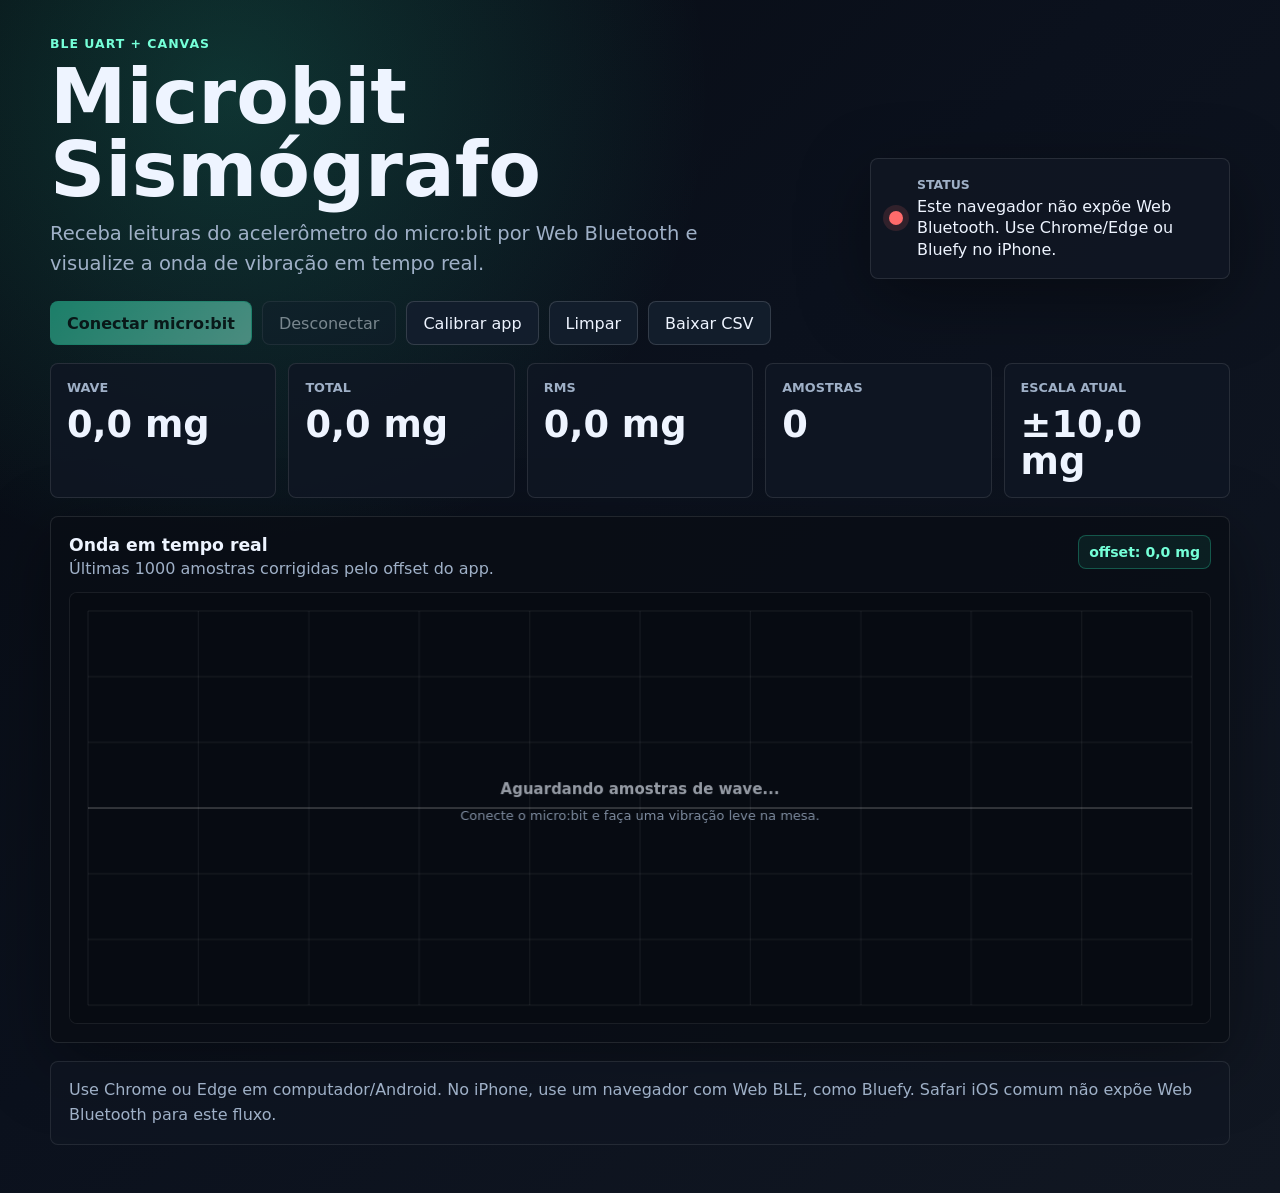
==== index.html @ 4093396b "create microbit web ble seismograph" ====
<!doctype html>
<html lang="pt-BR">
  <head>
    <meta charset="utf-8">
    <meta name="viewport" content="width=device-width, initial-scale=1">
    <meta name="theme-color" content="#070b12">
    <title>Microbit Sismógrafo</title>
    <link rel="stylesheet" href="style.css">
  </head>
  <body>
    <main class="app-shell">
      <section class="hero" aria-labelledby="page-title">
        <div class="hero__content">
          <p class="eyebrow">BLE UART + Canvas</p>
          <h1 id="page-title">Microbit Sismógrafo</h1>
          <p class="subtitle">
            Receba leituras do acelerômetro do micro:bit por Web Bluetooth e visualize a onda de vibração em tempo real.
          </p>
        </div>
        <div class="status-panel" aria-live="polite">
          <span class="status-dot" aria-hidden="true"></span>
          <div>
            <p class="status-label">Status</p>
            <p id="connectionStatus" class="status-text">Inicializando...</p>
          </div>
        </div>
      </section>

      <section class="toolbar" aria-label="Controles do sismógrafo">
        <button id="connectButton" class="button button--primary" type="button">Conectar micro:bit</button>
        <button id="disconnectButton" class="button" type="button" disabled>Desconectar</button>
        <button id="calibrateButton" class="button" type="button">Calibrar app</button>
        <button id="clearButton" class="button" type="button">Limpar</button>
        <button id="downloadButton" class="button" type="button">Baixar CSV</button>
      </section>

      <section class="metrics" aria-label="Métricas em tempo real">
        <article class="metric-card">
          <span class="metric-label">wave</span>
          <strong id="waveMetric">0 mg</strong>
        </article>
        <article class="metric-card">
          <span class="metric-label">total</span>
          <strong id="totalMetric">0 mg</strong>
        </article>
        <article class="metric-card">
          <span class="metric-label">RMS</span>
          <strong id="rmsMetric">0 mg</strong>
        </article>
        <article class="metric-card">
          <span class="metric-label">amostras</span>
          <strong id="samplesMetric">0</strong>
        </article>
        <article class="metric-card">
          <span class="metric-label">escala atual</span>
          <strong id="scaleMetric">±10 mg</strong>
        </article>
      </section>

      <section class="chart-section" aria-label="Gráfico da onda de vibração">
        <div class="chart-header">
          <div>
            <h2>Onda em tempo real</h2>
            <p>Últimas 1000 amostras corrigidas pelo offset do app.</p>
          </div>
          <span id="offsetBadge" class="offset-badge">offset: 0 mg</span>
        </div>
        <canvas id="waveCanvas" aria-label="Gráfico da onda de vibração" role="img"></canvas>
      </section>

      <section class="notes" aria-label="Orientações rápidas">
        <p>
          Use Chrome ou Edge em computador/Android. No iPhone, use um navegador com Web BLE, como Bluefy.
          Safari iOS comum não expõe Web Bluetooth para este fluxo.
        </p>
      </section>
    </main>

    <script src="app.js" defer></script>
  </body>
</html>
---- style.css ----
:root {
  color-scheme: dark;
  --bg: #070b12;
  --panel: #101723;
  --panel-2: #141e2d;
  --text: #eef4ff;
  --muted: #9fb0c7;
  --line: rgba(255, 255, 255, 0.1);
  --accent: #2ee8b6;
  --accent-strong: #75ffd8;
  --warn: #ffbf69;
  --danger: #ff6b6b;
  --shadow: 0 20px 70px rgba(0, 0, 0, 0.38);
}

* {
  box-sizing: border-box;
}

html {
  min-height: 100%;
  background: var(--bg);
}

body {
  min-height: 100%;
  margin: 0;
  color: var(--text);
  font-family:
    Inter, ui-sans-serif, system-ui, -apple-system, BlinkMacSystemFont, "Segoe UI",
    sans-serif;
  background:
    radial-gradient(circle at 18% 8%, rgba(46, 232, 182, 0.18), transparent 30rem),
    linear-gradient(135deg, #070b12 0%, #0b111d 45%, #111722 100%);
}

button,
canvas {
  font: inherit;
}

.app-shell {
  width: min(1180px, calc(100% - 32px));
  margin: 0 auto;
  padding: 36px 0 48px;
}

.hero {
  display: grid;
  grid-template-columns: minmax(0, 1fr) minmax(260px, 360px);
  gap: 24px;
  align-items: end;
  margin-bottom: 22px;
}

.hero__content {
  min-width: 0;
}

.eyebrow {
  margin: 0 0 10px;
  color: var(--accent-strong);
  font-size: 0.78rem;
  font-weight: 800;
  letter-spacing: 0.08em;
  text-transform: uppercase;
}

h1,
h2,
p {
  margin-top: 0;
}

h1 {
  max-width: 820px;
  margin-bottom: 12px;
  font-size: clamp(2.4rem, 6vw, 5.6rem);
  line-height: 0.95;
  letter-spacing: 0;
}

.subtitle {
  max-width: 720px;
  margin-bottom: 0;
  color: var(--muted);
  font-size: clamp(1rem, 2.2vw, 1.22rem);
  line-height: 1.55;
}

.status-panel {
  display: flex;
  gap: 14px;
  align-items: center;
  min-height: 98px;
  padding: 18px;
  border: 1px solid var(--line);
  border-radius: 8px;
  background: rgba(16, 23, 35, 0.9);
  box-shadow: var(--shadow);
}

.status-dot {
  width: 14px;
  height: 14px;
  flex: 0 0 auto;
  border-radius: 50%;
  background: var(--warn);
  box-shadow: 0 0 0 6px rgba(255, 191, 105, 0.12);
}

body[data-connection="connected"] .status-dot {
  background: var(--accent);
  box-shadow: 0 0 0 6px rgba(46, 232, 182, 0.14);
}

body[data-connection="error"] .status-dot {
  background: var(--danger);
  box-shadow: 0 0 0 6px rgba(255, 107, 107, 0.14);
}

.status-label {
  margin-bottom: 4px;
  color: var(--muted);
  font-size: 0.78rem;
  font-weight: 800;
  text-transform: uppercase;
}

.status-text {
  margin-bottom: 0;
  color: var(--text);
  line-height: 1.35;
}

.toolbar {
  display: flex;
  flex-wrap: wrap;
  gap: 10px;
  margin-bottom: 18px;
}

.button {
  min-height: 44px;
  padding: 0 16px;
  border: 1px solid rgba(255, 255, 255, 0.14);
  border-radius: 8px;
  color: var(--text);
  background: rgba(20, 30, 45, 0.94);
  cursor: pointer;
  transition:
    transform 160ms ease,
    border-color 160ms ease,
    background 160ms ease;
}

.button:hover:not(:disabled),
.button:focus-visible:not(:disabled) {
  transform: translateY(-1px);
  border-color: rgba(46, 232, 182, 0.65);
  outline: none;
}

.button:disabled {
  cursor: not-allowed;
  opacity: 0.48;
}

.button--primary {
  border-color: rgba(46, 232, 182, 0.8);
  color: #06100d;
  background: linear-gradient(135deg, var(--accent), #8fffe1);
  font-weight: 800;
}

.metrics {
  display: grid;
  grid-template-columns: repeat(5, minmax(0, 1fr));
  gap: 12px;
  margin-bottom: 18px;
}

.metric-card {
  min-width: 0;
  min-height: 102px;
  padding: 16px;
  border: 1px solid var(--line);
  border-radius: 8px;
  background: rgba(16, 23, 35, 0.86);
}

.metric-label {
  display: block;
  margin-bottom: 12px;
  color: var(--muted);
  font-size: 0.8rem;
  font-weight: 800;
  text-transform: uppercase;
}

.metric-card strong {
  display: block;
  overflow-wrap: anywhere;
  font-size: clamp(1.35rem, 3vw, 2.3rem);
  line-height: 1;
}

.chart-section {
  padding: 18px;
  border: 1px solid var(--line);
  border-radius: 8px;
  background: rgba(9, 14, 22, 0.9);
  box-shadow: var(--shadow);
}

.chart-header {
  display: flex;
  gap: 16px;
  align-items: start;
  justify-content: space-between;
  margin-bottom: 14px;
}

.chart-header h2 {
  margin-bottom: 4px;
  font-size: 1.08rem;
}

.chart-header p {
  margin-bottom: 0;
  color: var(--muted);
}

.offset-badge {
  flex: 0 0 auto;
  padding: 8px 10px;
  border: 1px solid rgba(46, 232, 182, 0.28);
  border-radius: 8px;
  color: var(--accent-strong);
  background: rgba(46, 232, 182, 0.08);
  font-size: 0.88rem;
  font-weight: 800;
}

#waveCanvas {
  display: block;
  width: 100%;
  height: clamp(320px, 48vh, 520px);
  border: 1px solid rgba(255, 255, 255, 0.08);
  border-radius: 8px;
  background: #070b12;
}

.notes {
  margin-top: 18px;
  padding: 16px 18px;
  border: 1px solid rgba(255, 255, 255, 0.09);
  border-radius: 8px;
  color: var(--muted);
  background: rgba(16, 23, 35, 0.64);
}

.notes p {
  margin-bottom: 0;
  line-height: 1.55;
}

@media (max-width: 900px) {
  .hero {
    grid-template-columns: 1fr;
  }

  .metrics {
    grid-template-columns: repeat(2, minmax(0, 1fr));
  }
}

@media (max-width: 560px) {
  .app-shell {
    width: min(100% - 20px, 1180px);
    padding-top: 24px;
  }

  .toolbar {
    display: grid;
    grid-template-columns: 1fr;
  }

  .button {
    width: 100%;
  }

  .metrics {
    grid-template-columns: 1fr;
  }

  .chart-header {
    display: block;
  }

  .offset-badge {
    display: inline-block;
    margin-top: 12px;
  }

  #waveCanvas {
    height: 340px;
  }
}
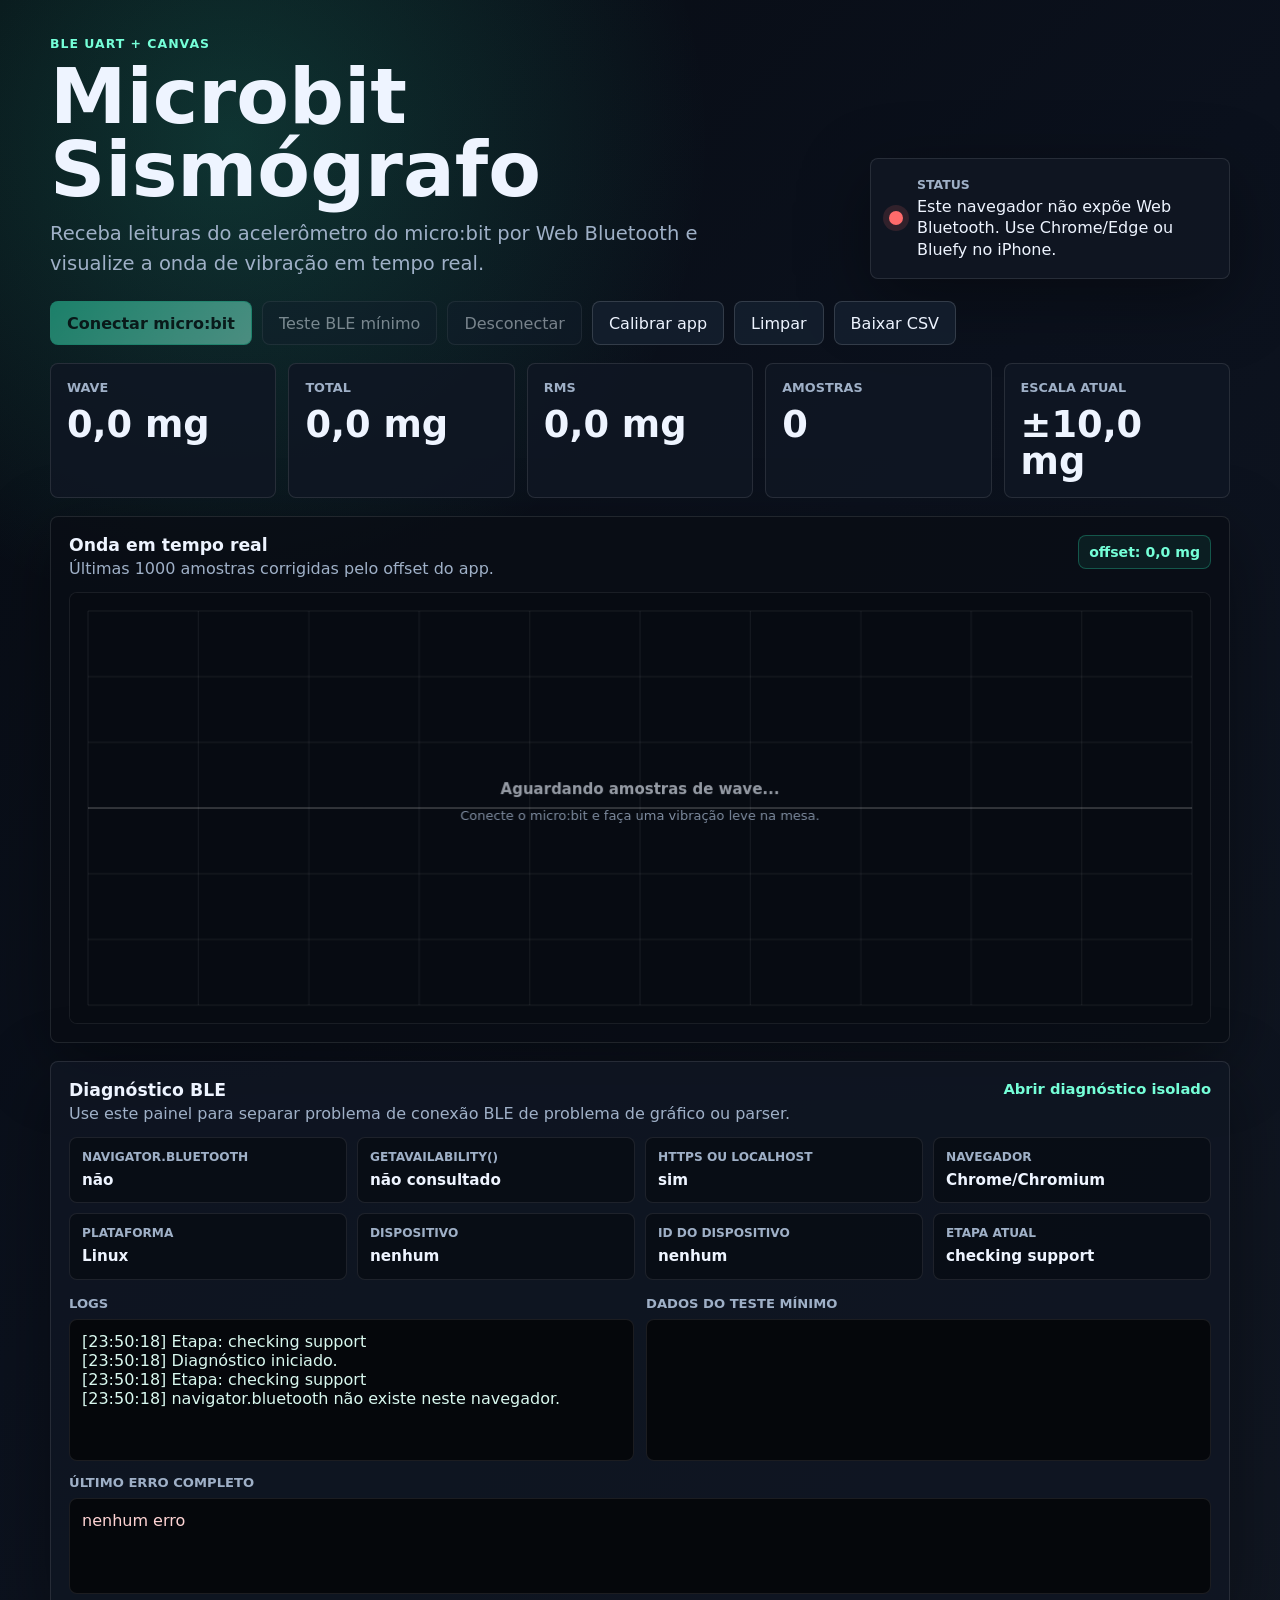
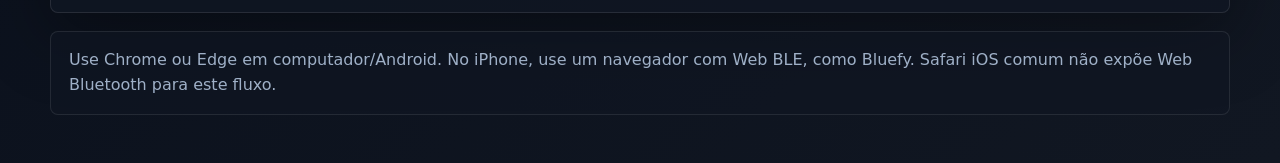
==== commit 35907e97: "improve bluetooth diagnostics and microbit connection" ====
--- a/index.html
+++ b/index.html
@@ -28,6 +28,7 @@
 
       <section class="toolbar" aria-label="Controles do sismógrafo">
         <button id="connectButton" class="button button--primary" type="button">Conectar micro:bit</button>
+        <button id="minimalBleButton" class="button" type="button">Teste BLE mínimo</button>
         <button id="disconnectButton" class="button" type="button" disabled>Desconectar</button>
         <button id="calibrateButton" class="button" type="button">Calibrar app</button>
         <button id="clearButton" class="button" type="button">Limpar</button>
@@ -68,6 +69,67 @@
         <canvas id="waveCanvas" aria-label="Gráfico da onda de vibração" role="img"></canvas>
       </section>
 
+      <section class="diagnostics" aria-label="Diagnóstico Bluetooth">
+        <div class="chart-header">
+          <div>
+            <h2>Diagnóstico BLE</h2>
+            <p>Use este painel para separar problema de conexão BLE de problema de gráfico ou parser.</p>
+          </div>
+          <a class="text-link" href="diagnostics.html">Abrir diagnóstico isolado</a>
+        </div>
+
+        <div class="diagnostic-grid">
+          <div class="diagnostic-item">
+            <span>navigator.bluetooth</span>
+            <strong id="diagBluetooth">verificando...</strong>
+          </div>
+          <div class="diagnostic-item">
+            <span>getAvailability()</span>
+            <strong id="diagAvailability">verificando...</strong>
+          </div>
+          <div class="diagnostic-item">
+            <span>HTTPS ou localhost</span>
+            <strong id="diagSecure">verificando...</strong>
+          </div>
+          <div class="diagnostic-item">
+            <span>Navegador</span>
+            <strong id="diagBrowser">verificando...</strong>
+          </div>
+          <div class="diagnostic-item">
+            <span>Plataforma</span>
+            <strong id="diagPlatform">verificando...</strong>
+          </div>
+          <div class="diagnostic-item">
+            <span>Dispositivo</span>
+            <strong id="diagDeviceName">nenhum</strong>
+          </div>
+          <div class="diagnostic-item">
+            <span>ID do dispositivo</span>
+            <strong id="diagDeviceId">nenhum</strong>
+          </div>
+          <div class="diagnostic-item">
+            <span>Etapa atual</span>
+            <strong id="diagStage">checking support</strong>
+          </div>
+        </div>
+
+        <div class="diagnostic-panels">
+          <div>
+            <h3>Logs</h3>
+            <pre id="diagLog" class="log-box" aria-live="polite"></pre>
+          </div>
+          <div>
+            <h3>Dados do teste mínimo</h3>
+            <pre id="minimalData" class="log-box" aria-live="polite"></pre>
+          </div>
+        </div>
+
+        <div>
+          <h3>Último erro completo</h3>
+          <pre id="diagError" class="log-box log-box--error">nenhum erro</pre>
+        </div>
+      </section>
+
       <section class="notes" aria-label="Orientações rápidas">
         <p>
           Use Chrome ou Edge em computador/Android. No iPhone, use um navegador com Web BLE, como Bluefy.
--- a/style.css
+++ b/style.css
@@ -35,7 +35,8 @@
 }
 
 button,
-canvas {
+canvas,
+pre {
   font: inherit;
 }
 
@@ -141,6 +142,9 @@
 }
 
 .button {
+  display: inline-flex;
+  align-items: center;
+  justify-content: center;
   min-height: 44px;
   padding: 0 16px;
   border: 1px solid rgba(255, 255, 255, 0.14);
@@ -148,6 +152,7 @@
   color: var(--text);
   background: rgba(20, 30, 45, 0.94);
   cursor: pointer;
+  text-decoration: none;
   transition:
     transform 160ms ease,
     border-color 160ms ease,
@@ -171,6 +176,18 @@
   color: #06100d;
   background: linear-gradient(135deg, var(--accent), #8fffe1);
   font-weight: 800;
+}
+
+.text-link {
+  color: var(--accent-strong);
+  font-size: 0.92rem;
+  font-weight: 800;
+  text-decoration: none;
+}
+
+.text-link:hover,
+.text-link:focus-visible {
+  text-decoration: underline;
 }
 
 .metrics {
@@ -265,6 +282,80 @@
   line-height: 1.55;
 }
 
+.diagnostics {
+  margin-top: 18px;
+  padding: 18px;
+  border: 1px solid var(--line);
+  border-radius: 8px;
+  background: rgba(16, 23, 35, 0.78);
+  box-shadow: var(--shadow);
+}
+
+.diagnostic-grid {
+  display: grid;
+  grid-template-columns: repeat(4, minmax(0, 1fr));
+  gap: 10px;
+  margin-bottom: 16px;
+}
+
+.diagnostic-item {
+  min-width: 0;
+  padding: 12px;
+  border: 1px solid rgba(255, 255, 255, 0.09);
+  border-radius: 8px;
+  background: rgba(7, 11, 18, 0.7);
+}
+
+.diagnostic-item span {
+  display: block;
+  margin-bottom: 6px;
+  color: var(--muted);
+  font-size: 0.76rem;
+  font-weight: 800;
+  text-transform: uppercase;
+}
+
+.diagnostic-item strong {
+  display: block;
+  overflow-wrap: anywhere;
+  color: var(--text);
+  font-size: 0.95rem;
+  line-height: 1.35;
+}
+
+.diagnostic-panels {
+  display: grid;
+  grid-template-columns: repeat(2, minmax(0, 1fr));
+  gap: 12px;
+  margin-bottom: 14px;
+}
+
+.diagnostics h3 {
+  margin: 0 0 8px;
+  color: var(--muted);
+  font-size: 0.82rem;
+  text-transform: uppercase;
+}
+
+.log-box {
+  min-height: 142px;
+  max-height: 260px;
+  margin: 0;
+  padding: 12px;
+  overflow: auto;
+  border: 1px solid rgba(255, 255, 255, 0.09);
+  border-radius: 8px;
+  color: #d9f8ef;
+  background: #05070b;
+  white-space: pre-wrap;
+  word-break: break-word;
+}
+
+.log-box--error {
+  min-height: 96px;
+  color: #ffd4d4;
+}
+
 @media (max-width: 900px) {
   .hero {
     grid-template-columns: 1fr;
@@ -272,6 +363,14 @@
 
   .metrics {
     grid-template-columns: repeat(2, minmax(0, 1fr));
+  }
+
+  .diagnostic-grid {
+    grid-template-columns: repeat(2, minmax(0, 1fr));
+  }
+
+  .diagnostic-panels {
+    grid-template-columns: 1fr;
   }
 }
 
@@ -306,4 +405,8 @@
   #waveCanvas {
     height: 340px;
   }
-}
+
+  .diagnostic-grid {
+    grid-template-columns: 1fr;
+  }
+}
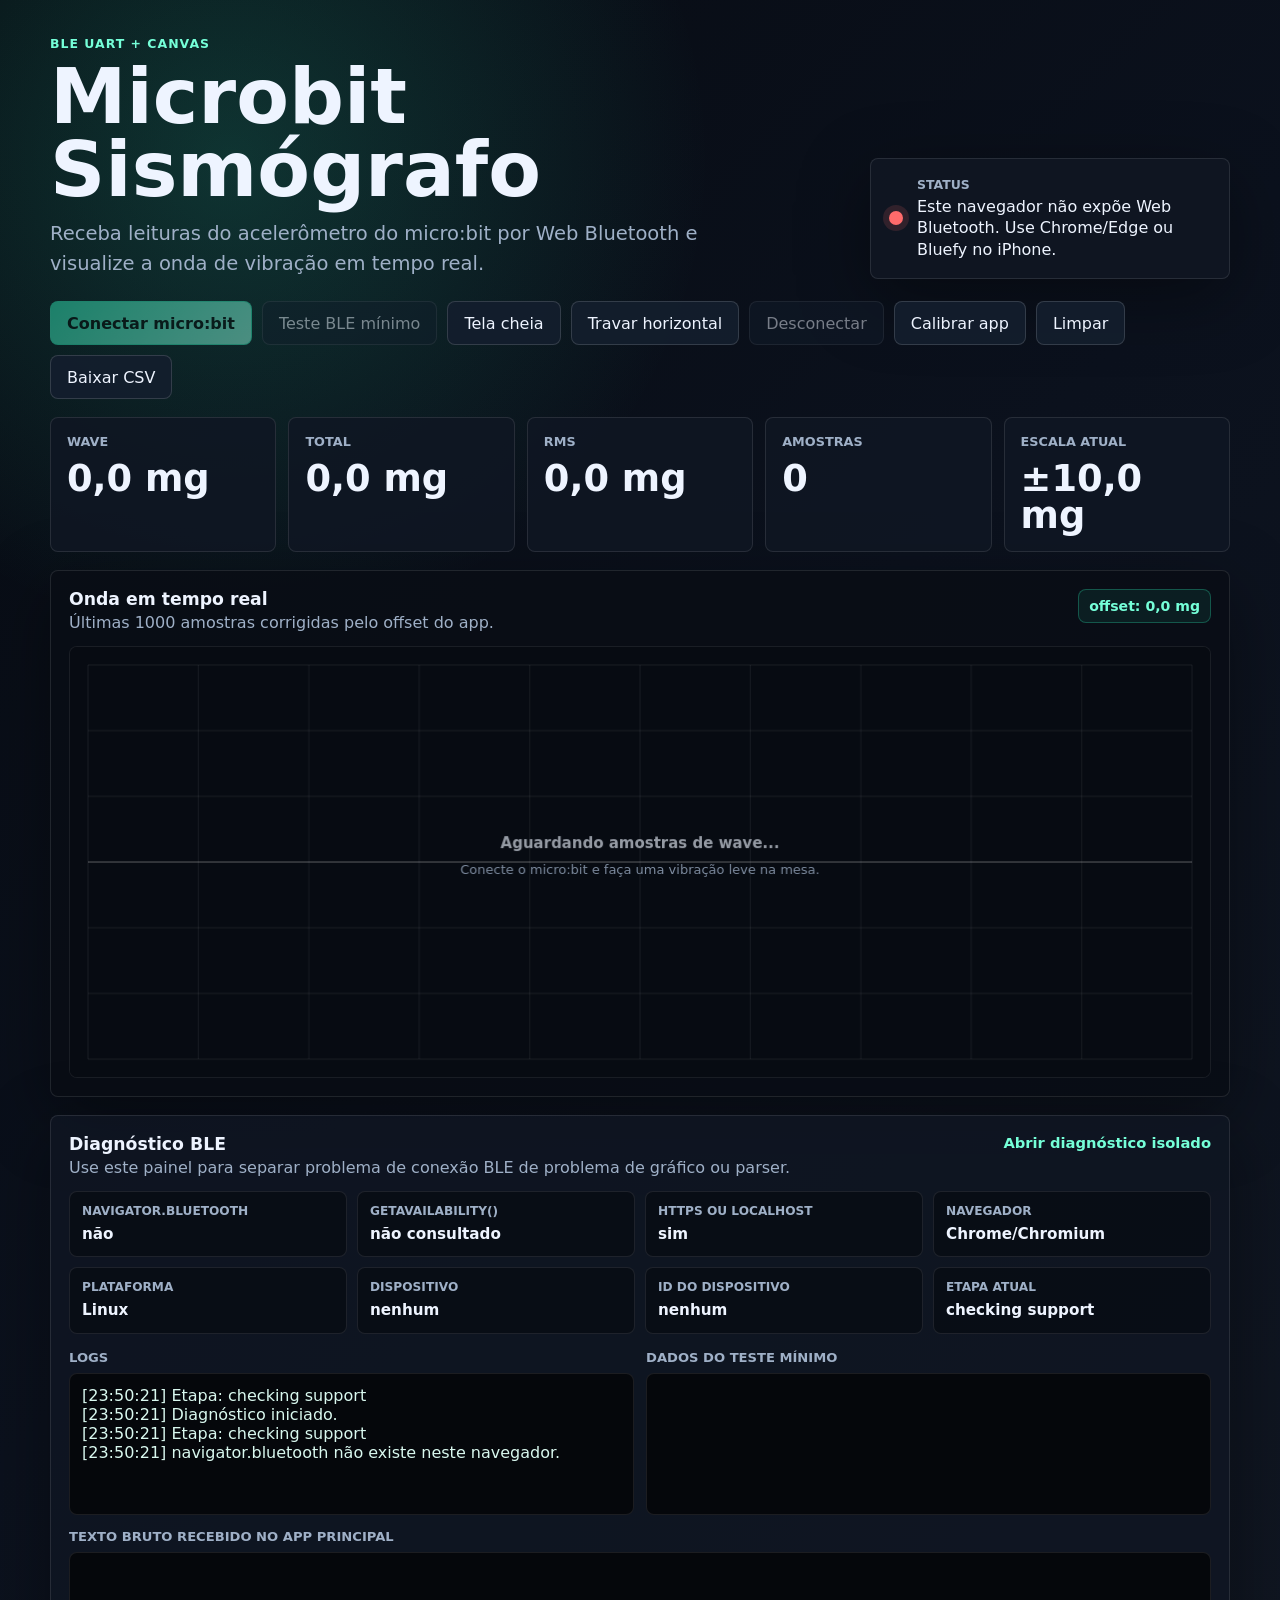
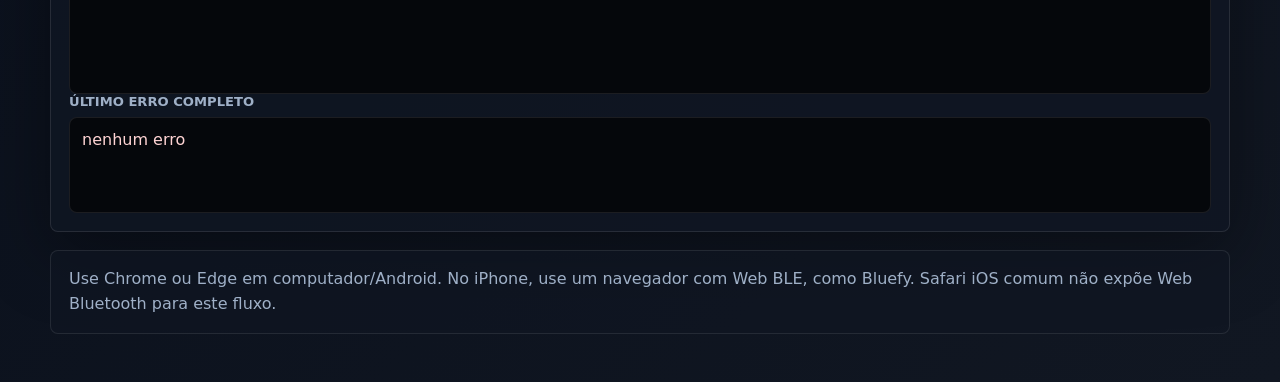
==== commit 719ada17: "fix uart notification reading and landscape display" ====
--- a/index.html
+++ b/index.html
@@ -29,6 +29,8 @@
       <section class="toolbar" aria-label="Controles do sismógrafo">
         <button id="connectButton" class="button button--primary" type="button">Conectar micro:bit</button>
         <button id="minimalBleButton" class="button" type="button">Teste BLE mínimo</button>
+        <button id="fullscreenButton" class="button" type="button">Tela cheia</button>
+        <button id="orientationButton" class="button" type="button">Travar horizontal</button>
         <button id="disconnectButton" class="button" type="button" disabled>Desconectar</button>
         <button id="calibrateButton" class="button" type="button">Calibrar app</button>
         <button id="clearButton" class="button" type="button">Limpar</button>
@@ -125,6 +127,11 @@
         </div>
 
         <div>
+          <h3>Texto bruto recebido no app principal</h3>
+          <pre id="rawData" class="log-box" aria-live="polite"></pre>
+        </div>
+
+        <div>
           <h3>Último erro completo</h3>
           <pre id="diagError" class="log-box log-box--error">nenhum erro</pre>
         </div>
--- a/style.css
+++ b/style.css
@@ -268,6 +268,29 @@
   background: #070b12;
 }
 
+:fullscreen {
+  overflow: auto;
+  background: var(--bg);
+}
+
+:fullscreen .app-shell {
+  width: min(100% - 20px, 1400px);
+  padding: 14px 0 24px;
+}
+
+:fullscreen .hero {
+  grid-template-columns: minmax(0, 1fr) minmax(240px, 320px);
+  margin-bottom: 12px;
+}
+
+:fullscreen h1 {
+  font-size: clamp(1.8rem, 4vw, 3.6rem);
+}
+
+:fullscreen #waveCanvas {
+  height: min(62vh, 620px);
+}
+
 .notes {
   margin-top: 18px;
   padding: 16px 18px;
@@ -410,3 +433,44 @@
     grid-template-columns: 1fr;
   }
 }
+
+@media (orientation: landscape) and (max-height: 520px) {
+  .app-shell {
+    width: min(100% - 16px, 1180px);
+    padding-top: 12px;
+  }
+
+  .hero {
+    grid-template-columns: minmax(0, 1fr) minmax(220px, 300px);
+    gap: 12px;
+    margin-bottom: 10px;
+  }
+
+  h1 {
+    margin-bottom: 6px;
+    font-size: clamp(1.7rem, 5vw, 3rem);
+  }
+
+  .subtitle,
+  .notes {
+    display: none;
+  }
+
+  .toolbar,
+  .metrics {
+    margin-bottom: 10px;
+  }
+
+  .metric-card {
+    min-height: 74px;
+    padding: 10px;
+  }
+
+  .metric-label {
+    margin-bottom: 6px;
+  }
+
+  #waveCanvas {
+    height: 52vh;
+  }
+}
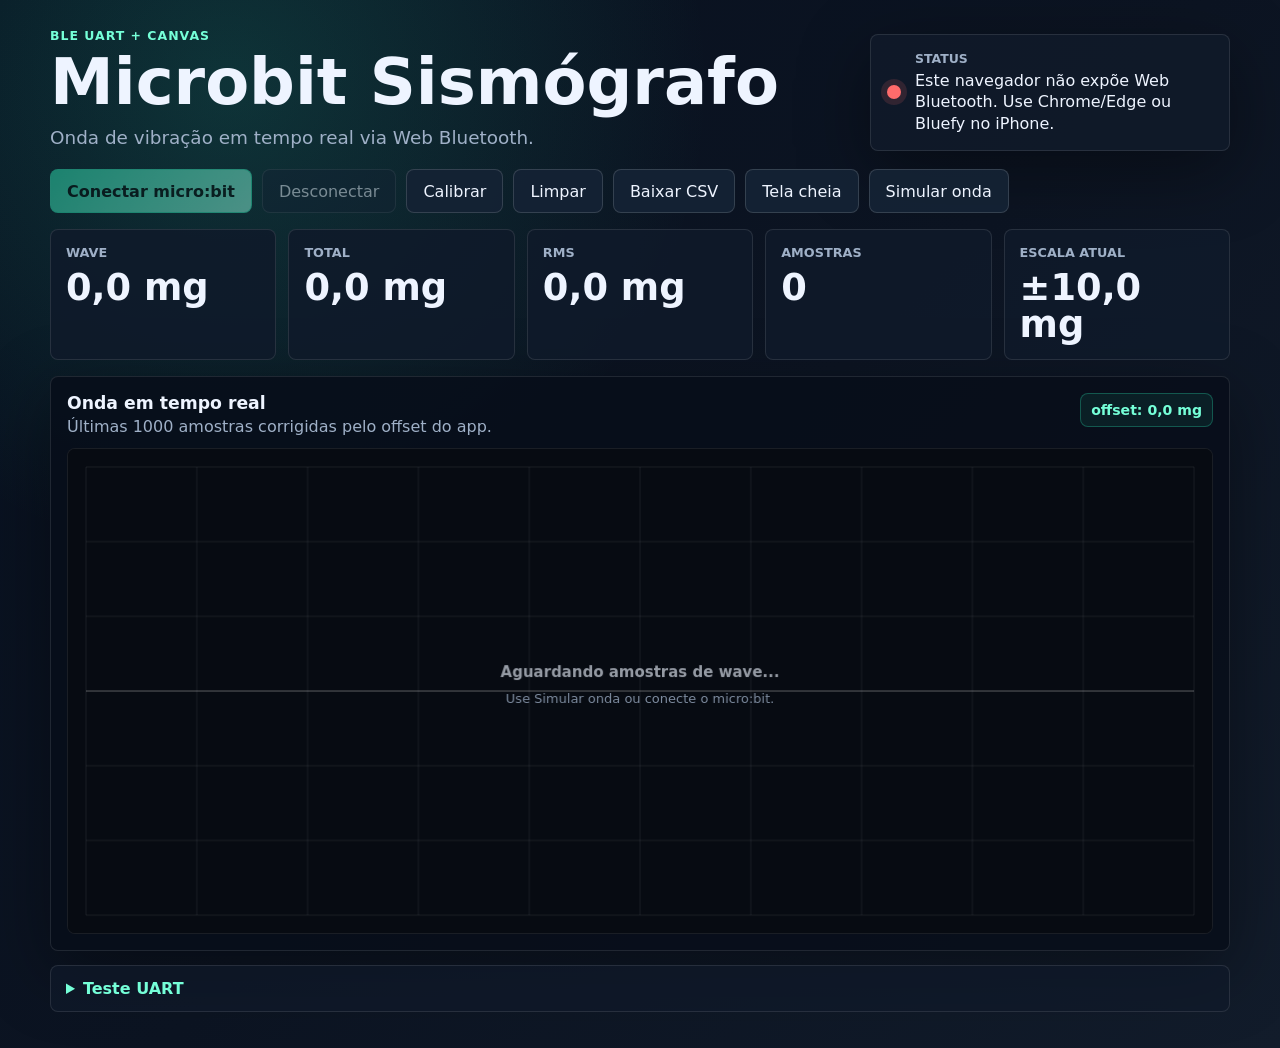
==== commit fd971ab5: "fix BLE UART receiving fullscreen and clean UI" ====
--- a/index.html
+++ b/index.html
@@ -3,8 +3,11 @@
   <head>
     <meta charset="utf-8">
     <meta name="viewport" content="width=device-width, initial-scale=1">
-    <meta name="theme-color" content="#070b12">
+    <meta name="theme-color" content="#07101f">
+    <meta name="apple-mobile-web-app-capable" content="yes">
+    <meta name="apple-mobile-web-app-status-bar-style" content="black-translucent">
     <title>Microbit Sismógrafo</title>
+    <link rel="manifest" href="manifest.webmanifest">
     <link rel="stylesheet" href="style.css">
   </head>
   <body>
@@ -13,9 +16,7 @@
         <div class="hero__content">
           <p class="eyebrow">BLE UART + Canvas</p>
           <h1 id="page-title">Microbit Sismógrafo</h1>
-          <p class="subtitle">
-            Receba leituras do acelerômetro do micro:bit por Web Bluetooth e visualize a onda de vibração em tempo real.
-          </p>
+          <p class="subtitle">Onda de vibração em tempo real via Web Bluetooth.</p>
         </div>
         <div class="status-panel" aria-live="polite">
           <span class="status-dot" aria-hidden="true"></span>
@@ -28,13 +29,12 @@
 
       <section class="toolbar" aria-label="Controles do sismógrafo">
         <button id="connectButton" class="button button--primary" type="button">Conectar micro:bit</button>
-        <button id="minimalBleButton" class="button" type="button">Teste BLE mínimo</button>
-        <button id="fullscreenButton" class="button" type="button">Tela cheia</button>
-        <button id="orientationButton" class="button" type="button">Travar horizontal</button>
         <button id="disconnectButton" class="button" type="button" disabled>Desconectar</button>
-        <button id="calibrateButton" class="button" type="button">Calibrar app</button>
+        <button id="calibrateButton" class="button" type="button">Calibrar</button>
         <button id="clearButton" class="button" type="button">Limpar</button>
         <button id="downloadButton" class="button" type="button">Baixar CSV</button>
+        <button id="fullscreenButton" class="button" type="button">Tela cheia</button>
+        <button id="simulateButton" class="button" type="button">Simular onda</button>
       </section>
 
       <section class="metrics" aria-label="Métricas em tempo real">
@@ -71,78 +71,27 @@
         <canvas id="waveCanvas" aria-label="Gráfico da onda de vibração" role="img"></canvas>
       </section>
 
-      <section class="diagnostics" aria-label="Diagnóstico Bluetooth">
-        <div class="chart-header">
-          <div>
-            <h2>Diagnóstico BLE</h2>
-            <p>Use este painel para separar problema de conexão BLE de problema de gráfico ou parser.</p>
+      <details class="uart-test">
+        <summary>Teste UART</summary>
+        <div class="uart-grid">
+          <div class="uart-item">
+            <span>Último pacote BLE</span>
+            <strong id="lastPacket">nenhum</strong>
           </div>
-          <a class="text-link" href="diagnostics.html">Abrir diagnóstico isolado</a>
-        </div>
-
-        <div class="diagnostic-grid">
-          <div class="diagnostic-item">
-            <span>navigator.bluetooth</span>
-            <strong id="diagBluetooth">verificando...</strong>
+          <div class="uart-item">
+            <span>Última linha processada</span>
+            <strong id="lastLine">nenhuma</strong>
           </div>
-          <div class="diagnostic-item">
-            <span>getAvailability()</span>
-            <strong id="diagAvailability">verificando...</strong>
+          <div class="uart-item">
+            <span>Último wave</span>
+            <strong id="uartWave">0 mg</strong>
           </div>
-          <div class="diagnostic-item">
-            <span>HTTPS ou localhost</span>
-            <strong id="diagSecure">verificando...</strong>
-          </div>
-          <div class="diagnostic-item">
-            <span>Navegador</span>
-            <strong id="diagBrowser">verificando...</strong>
-          </div>
-          <div class="diagnostic-item">
-            <span>Plataforma</span>
-            <strong id="diagPlatform">verificando...</strong>
-          </div>
-          <div class="diagnostic-item">
-            <span>Dispositivo</span>
-            <strong id="diagDeviceName">nenhum</strong>
-          </div>
-          <div class="diagnostic-item">
-            <span>ID do dispositivo</span>
-            <strong id="diagDeviceId">nenhum</strong>
-          </div>
-          <div class="diagnostic-item">
-            <span>Etapa atual</span>
-            <strong id="diagStage">checking support</strong>
+          <div class="uart-item">
+            <span>Pacotes recebidos</span>
+            <strong id="packetCount">0</strong>
           </div>
         </div>
-
-        <div class="diagnostic-panels">
-          <div>
-            <h3>Logs</h3>
-            <pre id="diagLog" class="log-box" aria-live="polite"></pre>
-          </div>
-          <div>
-            <h3>Dados do teste mínimo</h3>
-            <pre id="minimalData" class="log-box" aria-live="polite"></pre>
-          </div>
-        </div>
-
-        <div>
-          <h3>Texto bruto recebido no app principal</h3>
-          <pre id="rawData" class="log-box" aria-live="polite"></pre>
-        </div>
-
-        <div>
-          <h3>Último erro completo</h3>
-          <pre id="diagError" class="log-box log-box--error">nenhum erro</pre>
-        </div>
-      </section>
-
-      <section class="notes" aria-label="Orientações rápidas">
-        <p>
-          Use Chrome ou Edge em computador/Android. No iPhone, use um navegador com Web BLE, como Bluefy.
-          Safari iOS comum não expõe Web Bluetooth para este fluxo.
-        </p>
-      </section>
+      </details>
     </main>
 
     <script src="app.js" defer></script>
--- a/style.css
+++ b/style.css
@@ -1,8 +1,8 @@
 :root {
   color-scheme: dark;
-  --bg: #070b12;
-  --panel: #101723;
-  --panel-2: #141e2d;
+  --bg: #07101f;
+  --panel: #101a2a;
+  --panel-2: #152235;
   --text: #eef4ff;
   --muted: #9fb0c7;
   --line: rgba(255, 255, 255, 0.1);
@@ -30,28 +30,27 @@
     Inter, ui-sans-serif, system-ui, -apple-system, BlinkMacSystemFont, "Segoe UI",
     sans-serif;
   background:
-    radial-gradient(circle at 18% 8%, rgba(46, 232, 182, 0.18), transparent 30rem),
-    linear-gradient(135deg, #070b12 0%, #0b111d 45%, #111722 100%);
+    radial-gradient(circle at 18% 8%, rgba(46, 232, 182, 0.16), transparent 30rem),
+    linear-gradient(135deg, #07101f 0%, #0c1422 52%, #121c2b 100%);
 }
 
 button,
-canvas,
-pre {
+canvas {
   font: inherit;
 }
 
 .app-shell {
   width: min(1180px, calc(100% - 32px));
   margin: 0 auto;
-  padding: 36px 0 48px;
+  padding: 28px 0 36px;
 }
 
 .hero {
   display: grid;
   grid-template-columns: minmax(0, 1fr) minmax(260px, 360px);
-  gap: 24px;
+  gap: 20px;
   align-items: end;
-  margin-bottom: 22px;
+  margin-bottom: 18px;
 }
 
 .hero__content {
@@ -59,7 +58,7 @@
 }
 
 .eyebrow {
-  margin: 0 0 10px;
+  margin: 0 0 8px;
   color: var(--accent-strong);
   font-size: 0.78rem;
   font-weight: 800;
@@ -75,9 +74,9 @@
 
 h1 {
   max-width: 820px;
-  margin-bottom: 12px;
-  font-size: clamp(2.4rem, 6vw, 5.6rem);
-  line-height: 0.95;
+  margin-bottom: 10px;
+  font-size: clamp(2.2rem, 5vw, 4.8rem);
+  line-height: 0.98;
   letter-spacing: 0;
 }
 
@@ -85,19 +84,19 @@
   max-width: 720px;
   margin-bottom: 0;
   color: var(--muted);
-  font-size: clamp(1rem, 2.2vw, 1.22rem);
-  line-height: 1.55;
+  font-size: clamp(1rem, 2vw, 1.15rem);
+  line-height: 1.5;
 }
 
 .status-panel {
   display: flex;
   gap: 14px;
   align-items: center;
-  min-height: 98px;
-  padding: 18px;
+  min-height: 92px;
+  padding: 16px;
   border: 1px solid var(--line);
   border-radius: 8px;
-  background: rgba(16, 23, 35, 0.9);
+  background: rgba(16, 26, 42, 0.9);
   box-shadow: var(--shadow);
 }
 
@@ -138,7 +137,7 @@
   display: flex;
   flex-wrap: wrap;
   gap: 10px;
-  margin-bottom: 18px;
+  margin-bottom: 16px;
 }
 
 .button {
@@ -150,7 +149,7 @@
   border: 1px solid rgba(255, 255, 255, 0.14);
   border-radius: 8px;
   color: var(--text);
-  background: rgba(20, 30, 45, 0.94);
+  background: rgba(21, 34, 53, 0.94);
   cursor: pointer;
   text-decoration: none;
   transition:
@@ -178,37 +177,25 @@
   font-weight: 800;
 }
 
-.text-link {
-  color: var(--accent-strong);
-  font-size: 0.92rem;
-  font-weight: 800;
-  text-decoration: none;
-}
-
-.text-link:hover,
-.text-link:focus-visible {
-  text-decoration: underline;
-}
-
 .metrics {
   display: grid;
   grid-template-columns: repeat(5, minmax(0, 1fr));
   gap: 12px;
-  margin-bottom: 18px;
+  margin-bottom: 16px;
 }
 
 .metric-card {
   min-width: 0;
-  min-height: 102px;
-  padding: 16px;
+  min-height: 96px;
+  padding: 15px;
   border: 1px solid var(--line);
   border-radius: 8px;
-  background: rgba(16, 23, 35, 0.86);
+  background: rgba(16, 26, 42, 0.86);
 }
 
 .metric-label {
   display: block;
-  margin-bottom: 12px;
+  margin-bottom: 10px;
   color: var(--muted);
   font-size: 0.8rem;
   font-weight: 800;
@@ -223,10 +210,10 @@
 }
 
 .chart-section {
-  padding: 18px;
+  padding: 16px;
   border: 1px solid var(--line);
   border-radius: 8px;
-  background: rgba(9, 14, 22, 0.9);
+  background: rgba(8, 15, 27, 0.92);
   box-shadow: var(--shadow);
 }
 
@@ -235,7 +222,7 @@
   gap: 16px;
   align-items: start;
   justify-content: space-between;
-  margin-bottom: 14px;
+  margin-bottom: 12px;
 }
 
 .chart-header h2 {
@@ -262,74 +249,42 @@
 #waveCanvas {
   display: block;
   width: 100%;
-  height: clamp(320px, 48vh, 520px);
+  height: clamp(360px, 54vh, 620px);
   border: 1px solid rgba(255, 255, 255, 0.08);
   border-radius: 8px;
   background: #070b12;
 }
 
-:fullscreen {
-  overflow: auto;
-  background: var(--bg);
-}
-
-:fullscreen .app-shell {
-  width: min(100% - 20px, 1400px);
-  padding: 14px 0 24px;
-}
-
-:fullscreen .hero {
-  grid-template-columns: minmax(0, 1fr) minmax(240px, 320px);
-  margin-bottom: 12px;
-}
-
-:fullscreen h1 {
-  font-size: clamp(1.8rem, 4vw, 3.6rem);
-}
-
-:fullscreen #waveCanvas {
-  height: min(62vh, 620px);
-}
-
-.notes {
-  margin-top: 18px;
-  padding: 16px 18px;
-  border: 1px solid rgba(255, 255, 255, 0.09);
-  border-radius: 8px;
-  color: var(--muted);
-  background: rgba(16, 23, 35, 0.64);
-}
-
-.notes p {
-  margin-bottom: 0;
-  line-height: 1.55;
-}
-
-.diagnostics {
-  margin-top: 18px;
-  padding: 18px;
+.uart-test {
+  margin-top: 14px;
   border: 1px solid var(--line);
   border-radius: 8px;
-  background: rgba(16, 23, 35, 0.78);
-  box-shadow: var(--shadow);
-}
-
-.diagnostic-grid {
+  background: rgba(16, 26, 42, 0.72);
+}
+
+.uart-test summary {
+  padding: 13px 15px;
+  color: var(--accent-strong);
+  cursor: pointer;
+  font-weight: 800;
+}
+
+.uart-grid {
   display: grid;
   grid-template-columns: repeat(4, minmax(0, 1fr));
   gap: 10px;
-  margin-bottom: 16px;
-}
-
-.diagnostic-item {
+  padding: 0 15px 15px;
+}
+
+.uart-item {
   min-width: 0;
   padding: 12px;
   border: 1px solid rgba(255, 255, 255, 0.09);
   border-radius: 8px;
-  background: rgba(7, 11, 18, 0.7);
-}
-
-.diagnostic-item span {
+  background: rgba(7, 16, 31, 0.76);
+}
+
+.uart-item span {
   display: block;
   margin-bottom: 6px;
   color: var(--muted);
@@ -338,45 +293,49 @@
   text-transform: uppercase;
 }
 
-.diagnostic-item strong {
+.uart-item strong {
   display: block;
   overflow-wrap: anywhere;
-  color: var(--text);
-  font-size: 0.95rem;
+  white-space: pre-wrap;
   line-height: 1.35;
 }
 
-.diagnostic-panels {
-  display: grid;
-  grid-template-columns: repeat(2, minmax(0, 1fr));
-  gap: 12px;
-  margin-bottom: 14px;
-}
-
-.diagnostics h3 {
-  margin: 0 0 8px;
-  color: var(--muted);
-  font-size: 0.82rem;
-  text-transform: uppercase;
-}
-
-.log-box {
-  min-height: 142px;
-  max-height: 260px;
-  margin: 0;
-  padding: 12px;
+:fullscreen,
+body.fake-fullscreen {
   overflow: auto;
-  border: 1px solid rgba(255, 255, 255, 0.09);
-  border-radius: 8px;
-  color: #d9f8ef;
-  background: #05070b;
-  white-space: pre-wrap;
-  word-break: break-word;
-}
-
-.log-box--error {
-  min-height: 96px;
-  color: #ffd4d4;
+  background: var(--bg);
+}
+
+body.fake-fullscreen {
+  position: fixed;
+  inset: 0;
+  width: 100vw;
+  height: 100vh;
+  overflow: hidden;
+}
+
+:fullscreen .app-shell,
+body.fake-fullscreen .app-shell {
+  width: min(100% - 20px, 1400px);
+  height: 100vh;
+  overflow: auto;
+  padding: 14px 0 22px;
+}
+
+:fullscreen .hero,
+body.fake-fullscreen .hero {
+  grid-template-columns: minmax(0, 1fr) minmax(240px, 320px);
+  margin-bottom: 10px;
+}
+
+:fullscreen h1,
+body.fake-fullscreen h1 {
+  font-size: clamp(1.8rem, 4vw, 3.4rem);
+}
+
+:fullscreen #waveCanvas,
+body.fake-fullscreen #waveCanvas {
+  height: min(64vh, 680px);
 }
 
 @media (max-width: 900px) {
@@ -388,19 +347,15 @@
     grid-template-columns: repeat(2, minmax(0, 1fr));
   }
 
-  .diagnostic-grid {
+  .uart-grid {
     grid-template-columns: repeat(2, minmax(0, 1fr));
-  }
-
-  .diagnostic-panels {
-    grid-template-columns: 1fr;
   }
 }
 
 @media (max-width: 560px) {
   .app-shell {
     width: min(100% - 20px, 1180px);
-    padding-top: 24px;
+    padding-top: 20px;
   }
 
   .toolbar {
@@ -412,7 +367,8 @@
     width: 100%;
   }
 
-  .metrics {
+  .metrics,
+  .uart-grid {
     grid-template-columns: 1fr;
   }
 
@@ -422,47 +378,42 @@
 
   .offset-badge {
     display: inline-block;
-    margin-top: 12px;
+    margin-top: 10px;
   }
 
   #waveCanvas {
-    height: 340px;
-  }
-
-  .diagnostic-grid {
-    grid-template-columns: 1fr;
+    height: 360px;
   }
 }
 
 @media (orientation: landscape) and (max-height: 520px) {
   .app-shell {
     width: min(100% - 16px, 1180px);
-    padding-top: 12px;
+    padding-top: 10px;
   }
 
   .hero {
     grid-template-columns: minmax(0, 1fr) minmax(220px, 300px);
     gap: 12px;
-    margin-bottom: 10px;
+    margin-bottom: 8px;
   }
 
   h1 {
-    margin-bottom: 6px;
-    font-size: clamp(1.7rem, 5vw, 3rem);
-  }
-
-  .subtitle,
-  .notes {
+    margin-bottom: 4px;
+    font-size: clamp(1.7rem, 5vw, 2.8rem);
+  }
+
+  .subtitle {
     display: none;
   }
 
   .toolbar,
   .metrics {
-    margin-bottom: 10px;
+    margin-bottom: 8px;
   }
 
   .metric-card {
-    min-height: 74px;
+    min-height: 70px;
     padding: 10px;
   }
 
@@ -471,6 +422,6 @@
   }
 
   #waveCanvas {
-    height: 52vh;
-  }
-}
+    height: 54vh;
+  }
+}
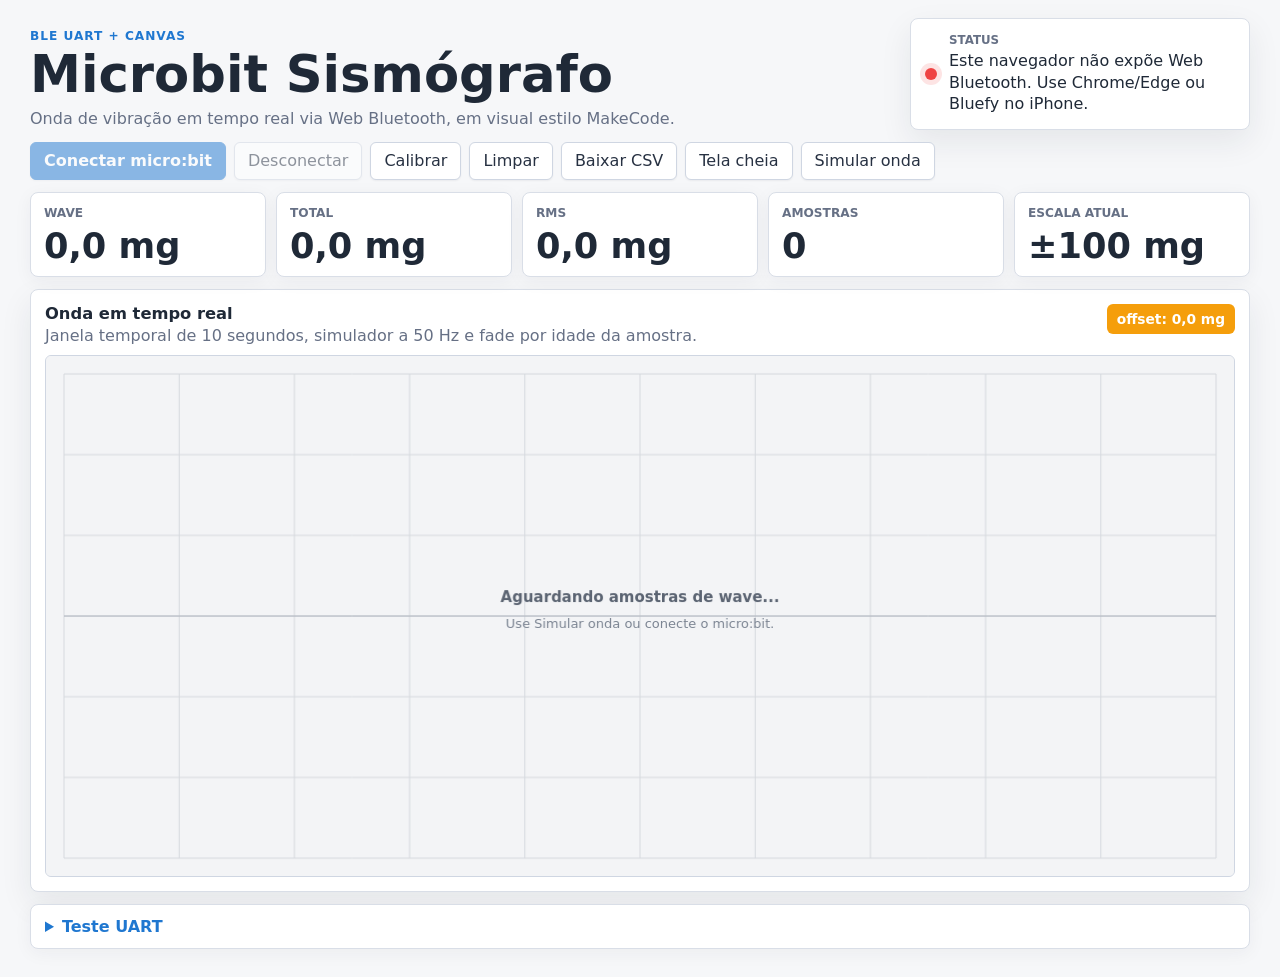
==== commit 78cf671d: "improve MakeCode style graphs with 50Hz fading window" ====
--- a/index.html
+++ b/index.html
@@ -16,7 +16,7 @@
         <div class="hero__content">
           <p class="eyebrow">BLE UART + Canvas</p>
           <h1 id="page-title">Microbit Sismógrafo</h1>
-          <p class="subtitle">Onda de vibração em tempo real via Web Bluetooth.</p>
+          <p class="subtitle">Onda de vibração em tempo real via Web Bluetooth, em visual estilo MakeCode.</p>
         </div>
         <div class="status-panel" aria-live="polite">
           <span class="status-dot" aria-hidden="true"></span>
@@ -64,7 +64,7 @@
         <div class="chart-header">
           <div>
             <h2>Onda em tempo real</h2>
-            <p>Últimas 1000 amostras corrigidas pelo offset do app.</p>
+            <p>Janela temporal de 10 segundos, simulador a 50 Hz e fade por idade da amostra.</p>
           </div>
           <span id="offsetBadge" class="offset-badge">offset: 0 mg</span>
         </div>
--- a/style.css
+++ b/style.css
@@ -1,16 +1,18 @@
 :root {
-  color-scheme: dark;
-  --bg: #07101f;
-  --panel: #101a2a;
-  --panel-2: #152235;
-  --text: #eef4ff;
-  --muted: #9fb0c7;
-  --line: rgba(255, 255, 255, 0.1);
-  --accent: #2ee8b6;
-  --accent-strong: #75ffd8;
-  --warn: #ffbf69;
-  --danger: #ff6b6b;
-  --shadow: 0 20px 70px rgba(0, 0, 0, 0.38);
+  color-scheme: light;
+  --bg: #ffffff;
+  --page: #f6f7f9;
+  --panel: #ffffff;
+  --chart: #f0f1f3;
+  --text: #1f2937;
+  --muted: #667085;
+  --line: #d9dee7;
+  --blue: #1f77d0;
+  --pink: #d83b61;
+  --orange: #f59e0b;
+  --green: #12b886;
+  --red: #ef4444;
+  --shadow: 0 12px 32px rgba(31, 41, 55, 0.08);
 }
 
 * {
@@ -29,9 +31,7 @@
   font-family:
     Inter, ui-sans-serif, system-ui, -apple-system, BlinkMacSystemFont, "Segoe UI",
     sans-serif;
-  background:
-    radial-gradient(circle at 18% 8%, rgba(46, 232, 182, 0.16), transparent 30rem),
-    linear-gradient(135deg, #07101f 0%, #0c1422 52%, #121c2b 100%);
+  background: var(--page);
 }
 
 button,
@@ -40,17 +40,17 @@
 }
 
 .app-shell {
-  width: min(1180px, calc(100% - 32px));
+  width: min(1220px, calc(100% - 28px));
   margin: 0 auto;
-  padding: 28px 0 36px;
+  padding: 18px 0 28px;
 }
 
 .hero {
   display: grid;
-  grid-template-columns: minmax(0, 1fr) minmax(260px, 360px);
-  gap: 20px;
+  grid-template-columns: minmax(0, 1fr) minmax(240px, 340px);
+  gap: 16px;
   align-items: end;
-  margin-bottom: 18px;
+  margin-bottom: 12px;
 }
 
 .hero__content {
@@ -58,9 +58,9 @@
 }
 
 .eyebrow {
-  margin: 0 0 8px;
-  color: var(--accent-strong);
-  font-size: 0.78rem;
+  margin: 0 0 6px;
+  color: var(--blue);
+  font-size: 0.76rem;
   font-weight: 800;
   letter-spacing: 0.08em;
   text-transform: uppercase;
@@ -74,9 +74,9 @@
 
 h1 {
   max-width: 820px;
-  margin-bottom: 10px;
-  font-size: clamp(2.2rem, 5vw, 4.8rem);
-  line-height: 0.98;
+  margin-bottom: 6px;
+  font-size: clamp(2rem, 4vw, 3.8rem);
+  line-height: 1;
   letter-spacing: 0;
 }
 
@@ -84,45 +84,45 @@
   max-width: 720px;
   margin-bottom: 0;
   color: var(--muted);
-  font-size: clamp(1rem, 2vw, 1.15rem);
-  line-height: 1.5;
+  font-size: 1rem;
+  line-height: 1.45;
 }
 
 .status-panel {
   display: flex;
-  gap: 14px;
+  gap: 12px;
   align-items: center;
-  min-height: 92px;
-  padding: 16px;
+  min-height: 76px;
+  padding: 14px;
   border: 1px solid var(--line);
   border-radius: 8px;
-  background: rgba(16, 26, 42, 0.9);
+  background: var(--panel);
   box-shadow: var(--shadow);
 }
 
 .status-dot {
-  width: 14px;
-  height: 14px;
+  width: 12px;
+  height: 12px;
   flex: 0 0 auto;
   border-radius: 50%;
-  background: var(--warn);
-  box-shadow: 0 0 0 6px rgba(255, 191, 105, 0.12);
+  background: var(--orange);
+  box-shadow: 0 0 0 5px rgba(245, 158, 11, 0.14);
 }
 
 body[data-connection="connected"] .status-dot {
-  background: var(--accent);
-  box-shadow: 0 0 0 6px rgba(46, 232, 182, 0.14);
+  background: var(--green);
+  box-shadow: 0 0 0 5px rgba(18, 184, 134, 0.16);
 }
 
 body[data-connection="error"] .status-dot {
-  background: var(--danger);
-  box-shadow: 0 0 0 6px rgba(255, 107, 107, 0.14);
+  background: var(--red);
+  box-shadow: 0 0 0 5px rgba(239, 68, 68, 0.14);
 }
 
 .status-label {
-  margin-bottom: 4px;
+  margin-bottom: 3px;
   color: var(--muted);
-  font-size: 0.78rem;
+  font-size: 0.74rem;
   font-weight: 800;
   text-transform: uppercase;
 }
@@ -136,68 +136,71 @@
 .toolbar {
   display: flex;
   flex-wrap: wrap;
-  gap: 10px;
-  margin-bottom: 16px;
+  gap: 8px;
+  margin-bottom: 12px;
 }
 
 .button {
   display: inline-flex;
   align-items: center;
   justify-content: center;
-  min-height: 44px;
-  padding: 0 16px;
-  border: 1px solid rgba(255, 255, 255, 0.14);
-  border-radius: 8px;
-  color: var(--text);
-  background: rgba(21, 34, 53, 0.94);
+  min-height: 38px;
+  padding: 0 13px;
+  border: 1px solid #cfd6e2;
+  border-radius: 6px;
+  color: #273142;
+  background: #ffffff;
   cursor: pointer;
   text-decoration: none;
+  box-shadow: 0 1px 2px rgba(31, 41, 55, 0.06);
   transition:
-    transform 160ms ease,
-    border-color 160ms ease,
-    background 160ms ease;
+    transform 140ms ease,
+    border-color 140ms ease,
+    background 140ms ease;
 }
 
 .button:hover:not(:disabled),
 .button:focus-visible:not(:disabled) {
   transform: translateY(-1px);
-  border-color: rgba(46, 232, 182, 0.65);
+  border-color: var(--blue);
+  background: #f8fbff;
   outline: none;
 }
 
 .button:disabled {
   cursor: not-allowed;
-  opacity: 0.48;
+  opacity: 0.5;
 }
 
 .button--primary {
-  border-color: rgba(46, 232, 182, 0.8);
-  color: #06100d;
-  background: linear-gradient(135deg, var(--accent), #8fffe1);
+  border-color: var(--blue);
+  color: #ffffff;
+  background: var(--blue);
   font-weight: 800;
 }
 
 .metrics {
   display: grid;
   grid-template-columns: repeat(5, minmax(0, 1fr));
-  gap: 12px;
-  margin-bottom: 16px;
+  gap: 10px;
+  margin-bottom: 12px;
 }
 
 .metric-card {
   min-width: 0;
-  min-height: 96px;
-  padding: 15px;
+  min-height: 82px;
+  padding: 13px;
   border: 1px solid var(--line);
   border-radius: 8px;
-  background: rgba(16, 26, 42, 0.86);
+  background: var(--panel);
+  box-shadow: 0 4px 18px rgba(31, 41, 55, 0.05);
 }
 
 .metric-label {
   display: block;
-  margin-bottom: 10px;
+  margin-bottom: 8px;
   color: var(--muted);
-  font-size: 0.8rem;
+  font-size: 0.76rem;
   font-weight: 800;
   text-transform: uppercase;
 }
@@ -205,29 +208,30 @@
 .metric-card strong {
   display: block;
   overflow-wrap: anywhere;
-  font-size: clamp(1.35rem, 3vw, 2.3rem);
+  color: var(--text);
+  font-size: clamp(1.35rem, 3vw, 2.2rem);
   line-height: 1;
 }
 
 .chart-section {
-  padding: 16px;
+  padding: 14px;
   border: 1px solid var(--line);
   border-radius: 8px;
-  background: rgba(8, 15, 27, 0.92);
+  background: var(--panel);
   box-shadow: var(--shadow);
 }
 
 .chart-header {
   display: flex;
-  gap: 16px;
+  gap: 14px;
   align-items: start;
   justify-content: space-between;
-  margin-bottom: 12px;
+  margin-bottom: 10px;
 }
 
 .chart-header h2 {
-  margin-bottom: 4px;
-  font-size: 1.08rem;
+  margin-bottom: 3px;
+  font-size: 1.02rem;
 }
 
 .chart-header p {
@@ -237,34 +241,34 @@
 
 .offset-badge {
   flex: 0 0 auto;
-  padding: 8px 10px;
-  border: 1px solid rgba(46, 232, 182, 0.28);
-  border-radius: 8px;
-  color: var(--accent-strong);
-  background: rgba(46, 232, 182, 0.08);
-  font-size: 0.88rem;
+  padding: 7px 10px;
+  border-radius: 6px;
+  color: #ffffff;
+  background: var(--orange);
+  font-size: 0.86rem;
   font-weight: 800;
 }
 
 #waveCanvas {
   display: block;
   width: 100%;
-  height: clamp(360px, 54vh, 620px);
-  border: 1px solid rgba(255, 255, 255, 0.08);
-  border-radius: 8px;
-  background: #070b12;
+  height: clamp(390px, 58vh, 680px);
+  border: 1px solid #cfd6e2;
+  border-radius: 6px;
+  background: var(--chart);
 }
 
 .uart-test {
-  margin-top: 14px;
+  margin-top: 12px;
   border: 1px solid var(--line);
   border-radius: 8px;
-  background: rgba(16, 26, 42, 0.72);
+  background: var(--panel);
+  box-shadow: 0 4px 18px rgba(31, 41, 55, 0.05);
 }
 
 .uart-test summary {
-  padding: 13px 15px;
-  color: var(--accent-strong);
+  padding: 12px 14px;
+  color: var(--blue);
   cursor: pointer;
   font-weight: 800;
 }
@@ -273,22 +277,22 @@
   display: grid;
   grid-template-columns: repeat(4, minmax(0, 1fr));
   gap: 10px;
-  padding: 0 15px 15px;
+  padding: 0 14px 14px;
 }
 
 .uart-item {
   min-width: 0;
-  padding: 12px;
-  border: 1px solid rgba(255, 255, 255, 0.09);
-  border-radius: 8px;
-  background: rgba(7, 16, 31, 0.76);
+  padding: 11px;
+  border: 1px solid #e1e6ef;
+  border-radius: 6px;
+  background: #f8fafc;
 }
 
 .uart-item span {
   display: block;
   margin-bottom: 6px;
   color: var(--muted);
-  font-size: 0.76rem;
+  font-size: 0.74rem;
   font-weight: 800;
   text-transform: uppercase;
 }
@@ -303,7 +307,7 @@
 :fullscreen,
 body.fake-fullscreen {
   overflow: auto;
-  background: var(--bg);
+  background: var(--page);
 }
 
 body.fake-fullscreen {
@@ -316,26 +320,26 @@
 
 :fullscreen .app-shell,
 body.fake-fullscreen .app-shell {
-  width: min(100% - 20px, 1400px);
+  width: min(100% - 20px, 1440px);
   height: 100vh;
   overflow: auto;
-  padding: 14px 0 22px;
+  padding: 12px 0 20px;
 }
 
 :fullscreen .hero,
 body.fake-fullscreen .hero {
   grid-template-columns: minmax(0, 1fr) minmax(240px, 320px);
-  margin-bottom: 10px;
+  margin-bottom: 8px;
 }
 
 :fullscreen h1,
 body.fake-fullscreen h1 {
-  font-size: clamp(1.8rem, 4vw, 3.4rem);
+  font-size: clamp(1.7rem, 4vw, 3rem);
 }
 
 :fullscreen #waveCanvas,
 body.fake-fullscreen #waveCanvas {
-  height: min(64vh, 680px);
+  height: min(66vh, 720px);
 }
 
 @media (max-width: 900px) {
@@ -354,8 +358,8 @@
 
 @media (max-width: 560px) {
   .app-shell {
-    width: min(100% - 20px, 1180px);
-    padding-top: 20px;
+    width: min(100% - 18px, 1180px);
+    padding-top: 16px;
   }
 
   .toolbar {
@@ -378,29 +382,29 @@
 
   .offset-badge {
     display: inline-block;
-    margin-top: 10px;
+    margin-top: 8px;
   }
 
   #waveCanvas {
-    height: 360px;
+    height: 390px;
   }
 }
 
 @media (orientation: landscape) and (max-height: 520px) {
   .app-shell {
-    width: min(100% - 16px, 1180px);
-    padding-top: 10px;
+    width: min(100% - 14px, 1220px);
+    padding-top: 8px;
   }
 
   .hero {
     grid-template-columns: minmax(0, 1fr) minmax(220px, 300px);
-    gap: 12px;
+    gap: 10px;
     margin-bottom: 8px;
   }
 
   h1 {
     margin-bottom: 4px;
-    font-size: clamp(1.7rem, 5vw, 2.8rem);
+    font-size: clamp(1.6rem, 5vw, 2.7rem);
   }
 
   .subtitle {
@@ -413,15 +417,15 @@
   }
 
   .metric-card {
-    min-height: 70px;
-    padding: 10px;
+    min-height: 68px;
+    padding: 9px;
   }
 
   .metric-label {
-    margin-bottom: 6px;
+    margin-bottom: 5px;
   }
 
   #waveCanvas {
-    height: 54vh;
-  }
-}
+    height: 56vh;
+  }
+}
